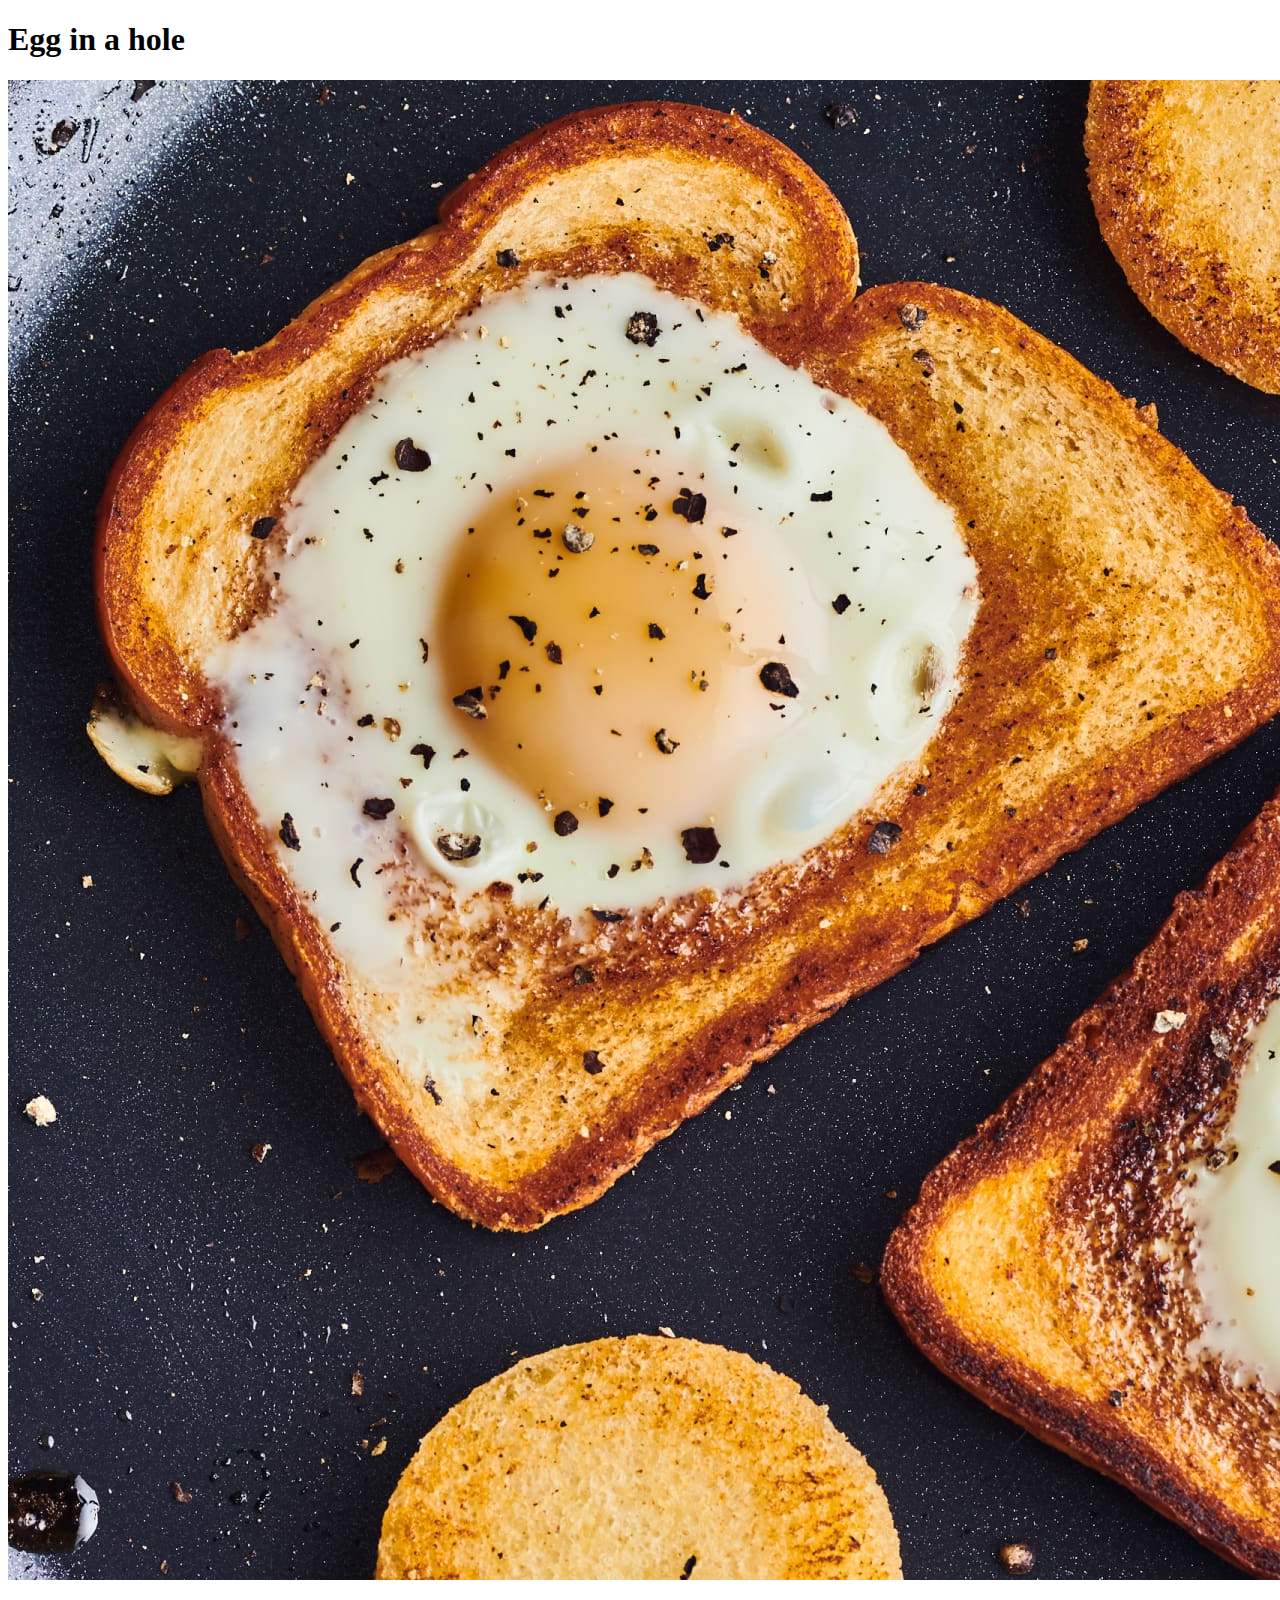
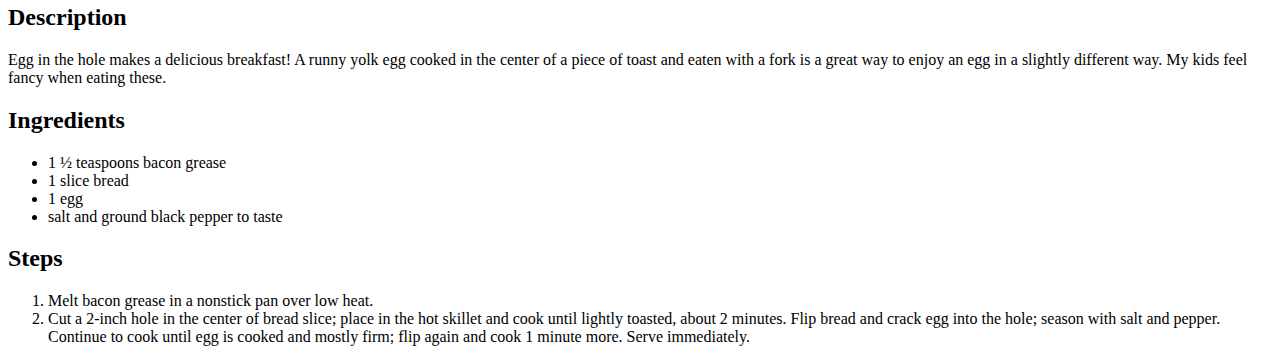
==== recipes/egg-in-a-hole.html @ 3819d466 "Add egg-in-a-hole.html and egg-in-a-hole.jpeg" ====
<!DOCTYPE html>
<html lang="en">
    <head>
        <meta charset="UTF-8">
        <title>EGG IN A HOLE</title>
    </head>
    <body>
        <h1>Egg in a hole</h1>
        <img src="./egg-in-a-hole.jpeg" alt="tasty egg in a hole">
        <h2>Description</h2>
        <p>Egg in the hole makes a delicious breakfast! A runny yolk egg cooked in the center of a piece of toast and eaten with a fork is a great way to enjoy an egg in a slightly different way. My kids feel fancy when eating these.</p>
        <h2>Ingredients</h2>
        <ul>
            <li>1 ½ teaspoons bacon grease</li>
            <li>1 slice bread</li>
            <li>1 egg</li>
            <li>salt and ground black pepper to taste</li>
        </ul>
        <h2>Steps</h2>
        <ol>
            <li>Melt bacon grease in a nonstick pan over low heat.</li>
            <li>Cut a 2-inch hole in the center of bread slice; place in the hot skillet and cook until lightly toasted, about 2 minutes. Flip bread and crack egg into the hole; season with salt and pepper. Continue to cook until egg is cooked and mostly firm; flip again and cook 1 minute more. Serve immediately.</li>
        </ol>
    </body>
</html>
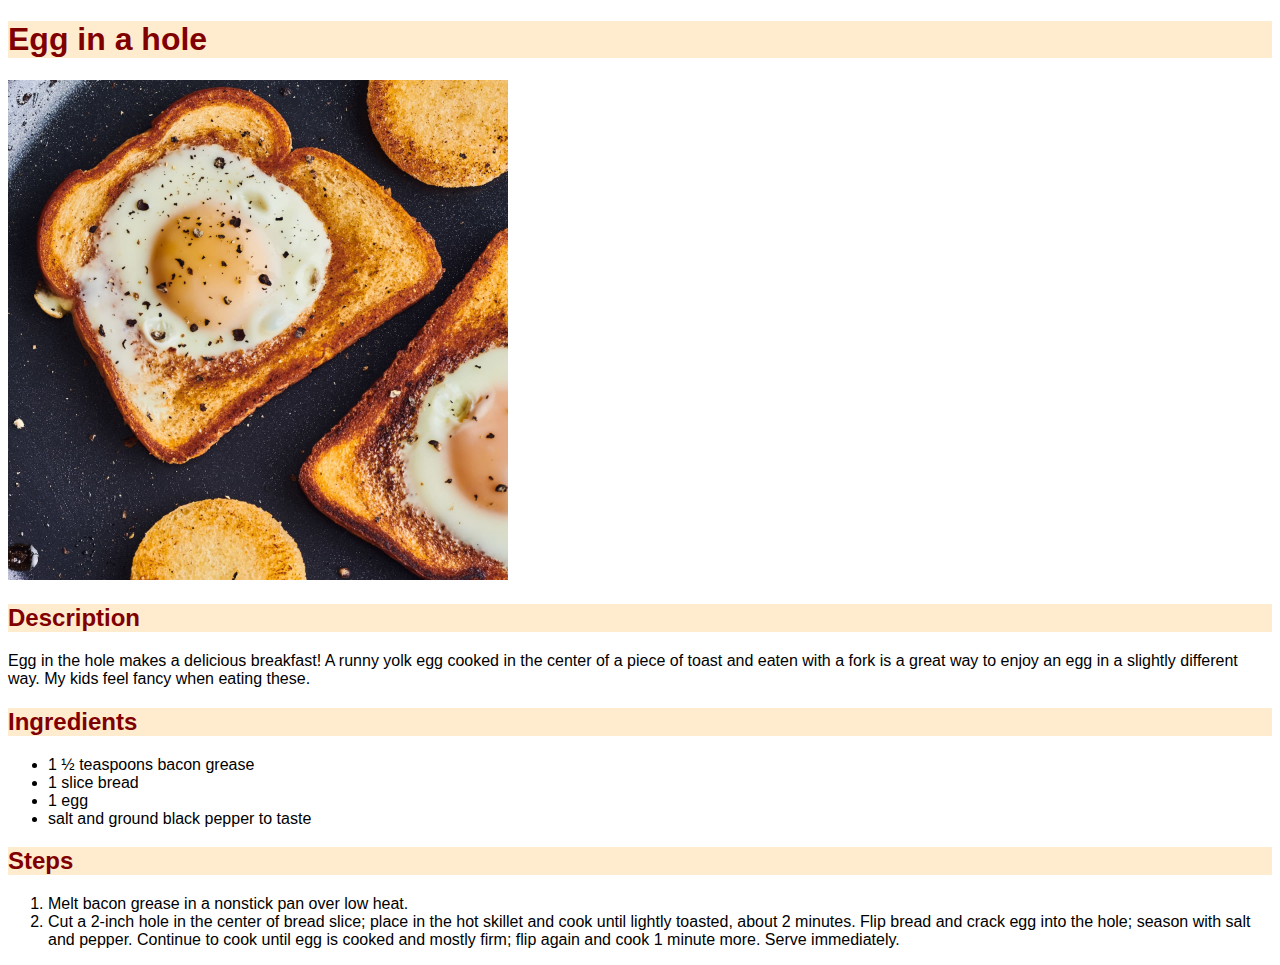
==== commit b428e84f: "Add CSS" ====
--- a/recipes/egg-in-a-hole.html
+++ b/recipes/egg-in-a-hole.html
@@ -3,6 +3,8 @@
     <head>
         <meta charset="UTF-8">
         <title>EGG IN A HOLE</title>
+
+        <link rel="stylesheet" href="../styles.css">
     </head>
     <body>
         <h1>Egg in a hole</h1>
--- a/styles.css
+++ b/styles.css
@@ -0,0 +1,14 @@
+img {
+    width: auto;
+    height: 500px;
+}
+
+h1, h2, li, p {
+    font-family: "Helvetica", sans-serif;
+}
+
+h1, h2 {
+    font-weight: bold;
+    color: maroon;
+    background-color: blanchedalmond;
+}
